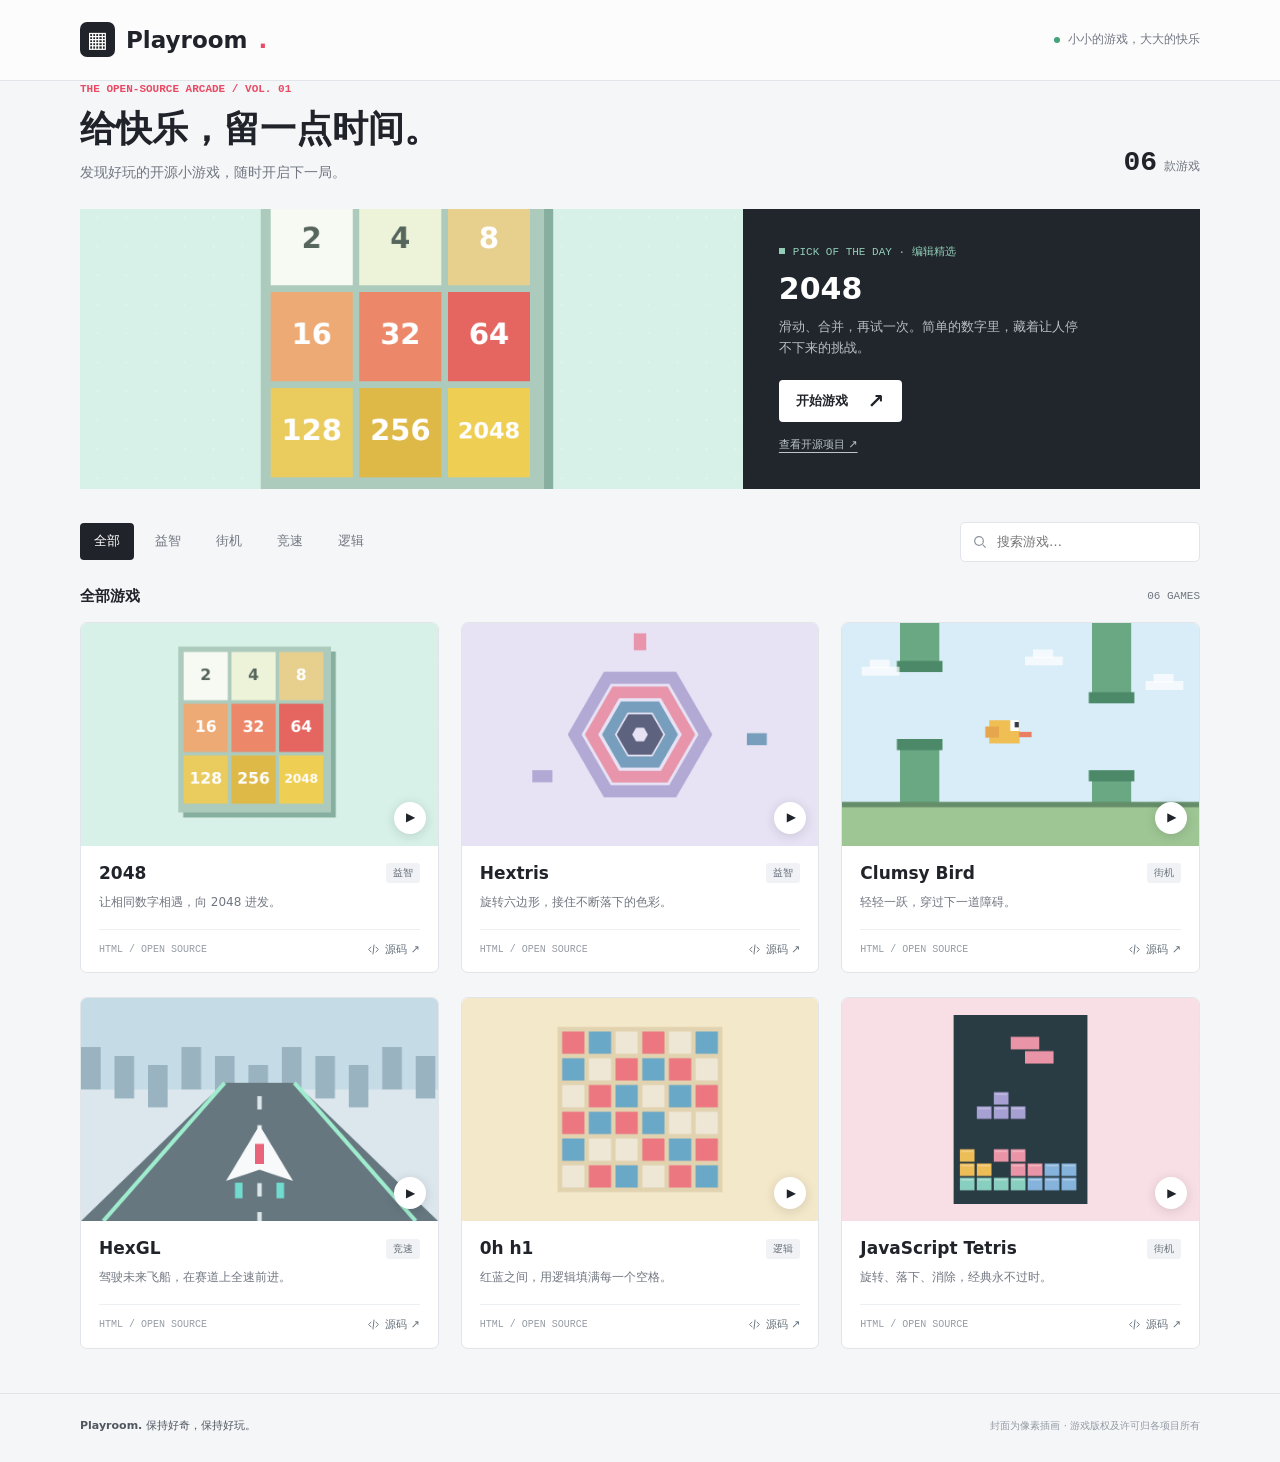
==== index.html @ 1627ecc5 "Create index.html" ====
<!doctype html>
<html lang="zh-CN">
<head>
  <meta charset="utf-8">
  <meta name="viewport" content="width=device-width, initial-scale=1">
  <meta name="theme-color" content="#f5f6f8">
  <title>Playroom · 开源小游戏</title>
  <style>
    :root{color-scheme:light;--bg:#f5f6f8;--ink:#202329;--muted:#717680;--line:#e1e4e9;--accent:#e94a64;--paper:#fff}
    *{box-sizing:border-box}body{margin:0;background:var(--bg);color:var(--ink);font:15px/1.6 system-ui,-apple-system,"Segoe UI","Microsoft YaHei",sans-serif;letter-spacing:0}button,input,a{-webkit-tap-highlight-color:transparent}button,input{font:inherit}button,a{touch-action:manipulation}a{color:inherit;text-decoration:none}button{cursor:pointer}button:focus-visible,a:focus-visible,input:focus-visible{outline:3px solid #e94a6470;outline-offset:4px}button:disabled{cursor:default}
    .wrap{max-width:1184px;margin:auto;padding:0 32px}header{border-bottom:1px solid var(--line);background:#ffffffb8}.nav{height:80px;display:flex;align-items:center;justify-content:space-between;gap:20px}.brand{display:flex;align-items:center;gap:11px;font-size:23px;font-weight:850}.brand-mark{width:35px;height:35px;display:grid;place-items:center;background:var(--ink);color:white;border-radius:7px;font-size:22px}.brand span:last-child{color:var(--accent)}.nav-note{font-size:12px;color:var(--muted);display:flex;align-items:center;gap:8px}.dot{width:6px;height:6px;background:#42a477;border-radius:50%}
    main{padding-top:38px}.intro{display:flex;justify-content:space-between;align-items:end;gap:24px;margin-bottom:26px}.eyebrow{font:11px/1.5 ui-monospace,monospace;color:var(--accent);font-weight:700;margin:0 0 8px}h1{font-size:36px;line-height:1.25;margin:0 0 10px;font-weight:800}.intro p:not(.eyebrow){color:var(--muted);margin:0;font-size:14px}.counter{font:12px ui-monospace,monospace;color:var(--muted);white-space:nowrap;margin-bottom:5px}.counter strong{font-size:28px;color:var(--ink);margin-right:7px}
    .spotlight{display:grid;grid-template-columns:minmax(0,1.45fr) minmax(0,1fr);min-height:280px;background:#20262b;color:white;overflow:hidden;position:relative;margin-bottom:33px}.spotlight-visual{position:relative;min-height:280px;overflow:hidden;background:#d7f1e8}.spotlight-visual img{width:100%;height:100%;position:absolute;object-fit:cover}.spotlight-body{padding:30px 36px;display:flex;flex-direction:column;align-items:start;justify-content:center}.tagline{font:11px ui-monospace,monospace;color:#93cdb8;margin-bottom:12px;display:flex;align-items:center;gap:8px}.tagline:before{content:"";height:6px;width:6px;background:#93cdb8}.spotlight h2{font-size:30px;line-height:1.2;margin:0 0 10px}.spotlight p{font-size:13px;color:#b9bfc6;margin:0 0 22px;max-width:300px}.primary{display:inline-flex;align-items:center;justify-content:center;gap:20px;min-height:42px;background:#fff;color:var(--ink);padding:9px 17px;font-size:13px;font-weight:700;border:0;border-radius:4px}.primary:hover{background:#d7f1e8}.arrow{font-size:20px;line-height:1}.spotlight-source{margin-top:14px;color:#bdc5cc;font-size:11px;text-decoration:underline;text-underline-offset:4px}
    .toolbar{display:flex;align-items:center;justify-content:space-between;gap:20px;margin:0 0 22px}.filters{display:flex;flex-wrap:wrap;gap:7px}.filter{background:none;border:1px solid transparent;border-radius:4px;padding:7px 13px;color:var(--muted);font-size:13px;min-height:37px}.filter:hover{background:#e9ecf0;color:var(--ink)}.filter[aria-pressed=true]{background:var(--ink);color:#fff}.search{position:relative;width:240px;flex-shrink:0}.search svg{position:absolute;left:12px;top:12px;color:#8c929b;width:16px;height:16px}.search input{width:100%;height:40px;padding:8px 12px 8px 36px;border:1px solid var(--line);border-radius:5px;background:white;font-size:13px;color:var(--ink)}.section-heading{display:flex;justify-content:space-between;align-items:center;margin-bottom:14px}.section-heading h2{font-size:15px;margin:0}.section-heading span{font:11px ui-monospace,monospace;color:var(--muted)}
    .grid{display:grid;grid-template-columns:repeat(3,minmax(0,1fr));gap:24px 22px}.card{background:var(--paper);border:1px solid var(--line);border-radius:7px;overflow:hidden;transition:transform .18s,border-color .18s}.card:hover{transform:translateY(-4px);border-color:#aeb6c1}.cover{display:block;position:relative;aspect-ratio:16/10;overflow:hidden;background:#e7ebee}.cover img{width:100%;height:100%;object-fit:cover;display:block;transition:transform .3s}.card:hover .cover img{transform:scale(1.035)}.play-badge{position:absolute;right:12px;bottom:12px;width:32px;height:32px;border-radius:50%;display:grid;place-items:center;background:#fff;color:#202329;box-shadow:0 2px 12px #0002;font-size:12px;padding-left:2px}.card-body{padding:16px 18px 14px}.card-top{display:flex;align-items:center;justify-content:space-between;gap:12px}.card h3{font-size:17px;line-height:1.35;margin:0;font-weight:750}.category{font-size:10px;padding:2px 7px;background:#f0f2f5;color:#68707b;border-radius:3px;white-space:nowrap}.description{color:var(--muted);font-size:12px;margin:8px 0 16px;min-height:20px}.card-bottom{display:flex;justify-content:space-between;align-items:center;border-top:1px solid #edf0f3;padding-top:11px}.card-bottom span{color:#969ca5;font:10px ui-monospace,monospace}.source{font-size:11px;color:#65707a;display:inline-flex;gap:5px;align-items:center}.source:hover{color:var(--accent);text-decoration:underline}.source svg{width:13px;height:13px}.empty{text-align:center;padding:65px 16px;color:var(--muted)}.empty h3{color:var(--ink);font-size:18px;margin:0 0 6px}.reset{margin-top:12px;border:1px solid var(--line);background:#fff;padding:7px 18px;border-radius:4px;font-size:13px}[hidden]{display:none!important}footer{margin-top:44px;border-top:1px solid var(--line);padding:23px 0 28px}.footer-inner{display:flex;justify-content:space-between;gap:12px;align-items:center;color:var(--muted);font-size:11px}.footer-brand{font-weight:750;color:#505760}.footer-inner small{font-size:10px;color:#949aa3}
    @media(max-width:800px){.grid{grid-template-columns:repeat(2,minmax(0,1fr))}.spotlight{grid-template-columns:1.15fr 1fr}.spotlight-body{padding:25px}.toolbar{align-items:start;flex-direction:column;gap:14px}.search{width:100%}h1{font-size:30px}}
    @media(max-width:520px){.wrap{padding:0 20px}.nav{height:68px}.brand{font-size:21px}.nav-note{font-size:10px}main{padding-top:28px}.intro{align-items:start}.intro p:not(.eyebrow){max-width:220px;font-size:12px}h1{font-size:28px}.counter{font-size:10px;padding-top:25px}.counter strong{font-size:21px}.spotlight{grid-template-columns:1fr}.spotlight-visual{min-height:190px;aspect-ratio:16/8}.spotlight-body{padding:23px 24px}.spotlight h2{font-size:26px}.spotlight p{margin-bottom:17px}.spotlight-source{margin-top:10px}.grid{gap:15px 12px}.card-body{padding:12px}.card-top{align-items:start;flex-direction:column;gap:6px}.card h3{font-size:15px;overflow-wrap:anywhere}.description{font-size:11px;min-height:36px;margin:7px 0 11px}.category{font-size:9px}.card-bottom{gap:4px;flex-wrap:wrap}.card-bottom span{font-size:9px}.source{font-size:10px}.play-badge{width:26px;height:26px;right:8px;bottom:8px}.filters{gap:3px}.filter{padding:6px 10px;font-size:12px}.footer-inner{align-items:start;flex-direction:column}.section-heading span{font-size:10px}}
    @media(prefers-reduced-motion:reduce){*{transition:none!important}}
  </style>
</head>
<body>
  <header><div class="wrap nav"><a class="brand" href="./index.html" aria-label="Playroom 首页"><span class="brand-mark" aria-hidden="true">▦</span>Playroom<span>.</span></a><div class="nav-note"><span class="dot"></span>小小的游戏，大大的快乐</div></div></header>
  <main class="wrap">
    <div class="intro"><div><p class="eyebrow">THE OPEN-SOURCE ARCADE / VOL. 01</p><h1>给快乐，留一点时间。</h1><p>发现好玩的开源小游戏，随时开启下一局。</p></div><div class="counter"><strong id="total">06</strong>款游戏</div></div>
    <section class="spotlight" aria-labelledby="featured-title"><div class="spotlight-visual"><img id="featured-cover" alt="2048 数字方块插画封面" width="800" height="500"></div><div class="spotlight-body"><div class="tagline">PICK OF THE DAY · 编辑精选</div><h2 id="featured-title">2048</h2><p>滑动、合并，再试一次。简单的数字里，藏着让人停不下来的挑战。</p><a id="featured-play" class="primary" href="https://play2048.co/" target="_blank" rel="noopener noreferrer">开始游戏 <span class="arrow" aria-hidden="true">↗</span></a><a class="spotlight-source" href="https://github.com/gabrielecirulli/2048" target="_blank" rel="noopener noreferrer">查看开源项目 ↗</a></div></section>
    <div class="toolbar"><nav class="filters" aria-label="游戏分类" id="filters"></nav><label class="search"><svg viewBox="0 0 24 24" fill="none" stroke="currentColor" stroke-width="1.8" aria-hidden="true"><circle cx="10.5" cy="10.5" r="6.5"/><path d="m16 16 4.5 4.5"/></svg><input id="search" type="search" placeholder="搜索游戏…" aria-label="搜索游戏" autocomplete="off"></label></div>
    <div class="section-heading"><h2 id="list-title">全部游戏</h2><span id="result-count" aria-live="polite"></span></div>
    <section class="grid" id="games" aria-label="游戏列表"></section>
    <div class="empty" id="empty" hidden><h3>还没找到这款游戏</h3><div>换个关键词，或者看看其他分类。</div><button type="button" class="reset" id="reset">查看全部游戏</button></div>
    <noscript><p>请启用 JavaScript 以显示游戏列表。你也可以直接访问 <a href="https://play2048.co/">2048</a>。</p></noscript>
  </main>
  <footer><div class="wrap footer-inner"><span class="footer-brand">Playroom. <span style="font-weight:400">保持好奇，保持好玩。</span></span><small>封面为像素插画 · 游戏版权及许可归各项目所有</small></div></footer>
  <script>
    // 添加游戏时修改此清单。使用相对路径即可部署到 GitHub Pages 项目目录。
    // cover: "images/game.jpg", url: "games/game/index.html"
    const games = [
      {name:"2048",category:"益智",description:"让相同数字相遇，向 2048 进发。",url:"https://play2048.co/",source:"https://github.com/gabrielecirulli/2048",art:"2048",cover:"",color:"#d7f1e8"},
      {name:"Hextris",category:"益智",description:"旋转六边形，接住不断落下的色彩。",url:"https://hextris.io/",source:"https://github.com/Hextris/hextris",art:"hex",cover:"",color:"#e7e3f5"},
      {name:"Clumsy Bird",category:"街机",description:"轻轻一跃，穿过下一道障碍。",url:"https://ellisonleao.github.io/clumsy-bird/",source:"https://github.com/ellisonleao/clumsy-bird",art:"bird",cover:"",color:"#d8edf7"},
      {name:"HexGL",category:"竞速",description:"驾驶未来飞船，在赛道上全速前进。",url:"https://hexgl.bkcore.com/play/",source:"https://github.com/BKcore/HexGL",art:"race",cover:"",color:"#dce7ed"},
      {name:"0h h1",category:"逻辑",description:"红蓝之间，用逻辑填满每一个空格。",url:"https://0hh1.com/",source:"https://github.com/Q42/0hh1",art:"board",cover:"",color:"#f4e8ca"},
      {name:"JavaScript Tetris",category:"街机",description:"旋转、落下、消除，经典永不过时。",url:"https://jakesgordon.com/javascript/tetris/",source:"https://github.com/jakesgordon/javascript-tetris",art:"tetris",cover:"",color:"#f8dfe5"}
    ];
    const grid=document.querySelector('#games'),search=document.querySelector('#search'),filters=document.querySelector('#filters');
    let category='全部';
    const sourceIcon='<svg viewBox="0 0 24 24" fill="none" stroke="currentColor" stroke-width="1.7" aria-hidden="true"><path d="m8 7-5 5 5 5m8-10 5 5-5 5m-3-14-2 18"/></svg>';
    // Canvas 生成内置位图封面；填入 cover 后优先使用实际游戏截图。
    function coverArt(game){
      const canvas=document.createElement('canvas');canvas.width=800;canvas.height=500;
      const c=canvas.getContext('2d');c.fillStyle=game.color;c.fillRect(0,0,800,500);
      const rect=(x,y,w,h,color)=>{c.fillStyle=color;c.fillRect(x,y,w,h)};
      const circle=(x,y,r,color)=>{c.fillStyle=color;c.beginPath();c.arc(x,y,r,0,Math.PI*2);c.fill()};
      c.fillStyle='#ffffff55';for(let x=20;x<800;x+=35)for(let y=20;y<500;y+=35)c.fillRect(x,y,2,2);
      if(game.art==='2048'){
        rect(229,64,342,372,'#87af9f');rect(218,53,342,372,'#adcbbd');
        const values=[2,4,8,16,32,64,128,256,2048],colors=['#f7faf3','#edf3d9','#e7cf8e','#edaa75','#ec876a','#e56560','#eacb5e','#dfb947','#efcf53'];
        values.forEach((v,i)=>{let x=230+i%3*107,y=65+Math.floor(i/3)*116;rect(x,y,99,108,colors[i]);c.fillStyle=i<2?'#56665c':'#fff';c.font=`bold ${v===2048?27:35}px system-ui`;c.textAlign='center';c.textBaseline='middle';c.fillText(v,x+49.5,y+54)});
      }else if(game.art==='hex'){
        const hex=(r,width,color,rotation=0)=>{c.beginPath();for(let i=0;i<6;i++){let a=i*Math.PI/3+rotation;c.lineTo(400+Math.cos(a)*r,250+Math.sin(a)*r)}c.closePath();c.strokeStyle=color;c.lineWidth=width;c.stroke()};
        hex(147,27,'#b3a9d5');hex(109,26,'#e895ac');hex(71,25,'#779ebc');hex(35,30,'#5d637e');
        rect(386,23,28,38,'#e895ac');rect(640,247,45,27,'#779ebc');rect(158,330,45,27,'#b3a9d5');
      }else if(game.art==='bird'){
        rect(0,401,800,99,'#9ec694');rect(0,401,800,12,'#658d69');
        [[130,160],[560,230]].forEach(([x,gap])=>{rect(x,0,88,gap-55,'#6aa783');rect(x-7,gap-75,102,25,'#4b8968');rect(x,gap+100,88,301-gap,'#6aa783');rect(x-7,gap+100,102,25,'#4b8968')});
        rect(330,218,68,52,'#f0bf53');rect(321,232,31,25,'#e6a64c');rect(377,218,20,24,'#fff');rect(387,222,9,12,'#303944');rect(397,244,28,12,'#e97e62');
        [[44,98],[410,75],[680,130]].forEach(([x,y])=>{rect(x,y,85,20,'#ffffffb3');rect(x+18,y-16,45,20,'#ffffffb3')});
      }else if(game.art==='race'){
        rect(0,0,800,205,'#c5dce7');for(let i=0;i<12;i++)rect(i*75,110+(i%3)*20,44,95,'#99b3c1');
        c.fillStyle='#667780';c.beginPath();c.moveTo(320,190);c.lineTo(480,190);c.lineTo(800,500);c.lineTo(0,500);c.fill();
        c.strokeStyle='#a0ecce';c.lineWidth=9;c.beginPath();c.moveTo(322,190);c.lineTo(50,500);c.moveTo(478,190);c.lineTo(750,500);c.stroke();
        for(let y=220;y<500;y+=65)rect(395,y,10,30,'#dce5e8');
        c.fillStyle='#f7f9fa';c.beginPath();c.moveTo(400,285);c.lineTo(475,410);c.lineTo(400,385);c.lineTo(325,410);c.closePath();c.fill();rect(390,327,20,45,'#e9637a');rect(345,414,17,35,'#72dbd0');rect(438,414,17,35,'#72dbd0');
      }else if(game.art==='board'){
        rect(215,65,370,370,'#e1d2b0');
        const cells=[1,2,0,1,0,2,2,0,1,2,1,0,0,1,2,0,2,1,1,2,1,2,0,0,2,0,0,1,2,1,0,1,2,0,1,2];
        cells.forEach((v,i)=>rect(225+i%6*60,75+Math.floor(i/6)*60,50,50,['#eee7d5','#ed7780','#6aa8c7'][v]));
      }else{
        rect(250,38,300,424,'#293b43');const blocks=[[0,11,4,'#89cfc0'],[0,10,2,'#edbd58'],[2,9,2,'#e995a7'],[4,11,3,'#86b3db'],[5,10,2,'#86b3db'],[0,9,1,'#edbd58'],[3,10,2,'#e995a7'],[1,6,3,'#a7a0d3'],[2,5,1,'#a7a0d3']];
        blocks.forEach(([x,y,n,col])=>{for(let i=0;i<n;i++){rect(264+(x+i)*38,51+y*32,33,28,col);rect(267+(x+i)*38,54+y*32,27,3,'#ffffff55')}});
        rect(378,87,32,28,'#e995a7');rect(410,87,32,28,'#e995a7');rect(410,119,32,28,'#e995a7');rect(442,119,32,28,'#e995a7');
      }
      return canvas.toDataURL('image/png');
    }
    const covers=new Map(games.map(g=>[g.name,coverArt(g)]));
    function setCover(img,game){img.src=game.cover||covers.get(game.name);img.alt=game.name+(game.cover?' 游戏截图':' 像素插画封面');img.addEventListener('error',()=>{img.src=covers.get(game.name)},{once:true})}
    function render(){
      const query=search.value.trim().toLocaleLowerCase();
      const visible=games.filter(g=>(category==='全部'||g.category===category)&&`${g.name} ${g.description} ${g.category}`.toLocaleLowerCase().includes(query));
      grid.replaceChildren();
      visible.forEach(game=>{
        const card=document.createElement('article');card.className='card';
        card.innerHTML='<a class="cover" target="_blank" rel="noopener noreferrer"><img width="800" height="500" loading="lazy"><span class="play-badge" aria-hidden="true">▶</span></a><div class="card-body"><div class="card-top"><h3></h3><span class="category"></span></div><p class="description"></p><div class="card-bottom"><span>HTML / OPEN SOURCE</span><a class="source" target="_blank" rel="noopener noreferrer">'+sourceIcon+' 源码 ↗</a></div></div>';
        const link=card.querySelector('.cover');link.href=game.url;link.setAttribute('aria-label','开始游戏：'+game.name+'（新窗口）');
        setCover(card.querySelector('img'),game);card.querySelector('h3').textContent=game.name;card.querySelector('.category').textContent=game.category;card.querySelector('.description').textContent=game.description;
        const source=card.querySelector('.source');source.href=game.source;source.setAttribute('aria-label',game.name+' 的开源代码（新窗口）');grid.append(card);
      });
      document.querySelector('#empty').hidden=visible.length>0;
      document.querySelector('#result-count').textContent=`${String(visible.length).padStart(2,'0')} GAMES`;
      document.querySelector('#list-title').textContent=category==='全部'?'全部游戏':category+'游戏';
      filters.querySelectorAll('button').forEach(b=>b.setAttribute('aria-pressed',String(b.textContent===category)));
    }
    ['全部',...new Set(games.map(g=>g.category))].forEach(name=>{const b=document.createElement('button');b.type='button';b.className='filter';b.textContent=name;b.addEventListener('click',()=>{category=name;render()});filters.append(b)});
    search.addEventListener('input',render);document.querySelector('#reset').addEventListener('click',()=>{category='全部';search.value='';render();search.focus()});
    document.querySelector('#total').textContent=String(games.length).padStart(2,'0');setCover(document.querySelector('#featured-cover'),games[0]);render();
    console.assert(new Set(games.map(g=>g.name)).size===games.length,'游戏名称应唯一');
  </script>
</body>
</html>
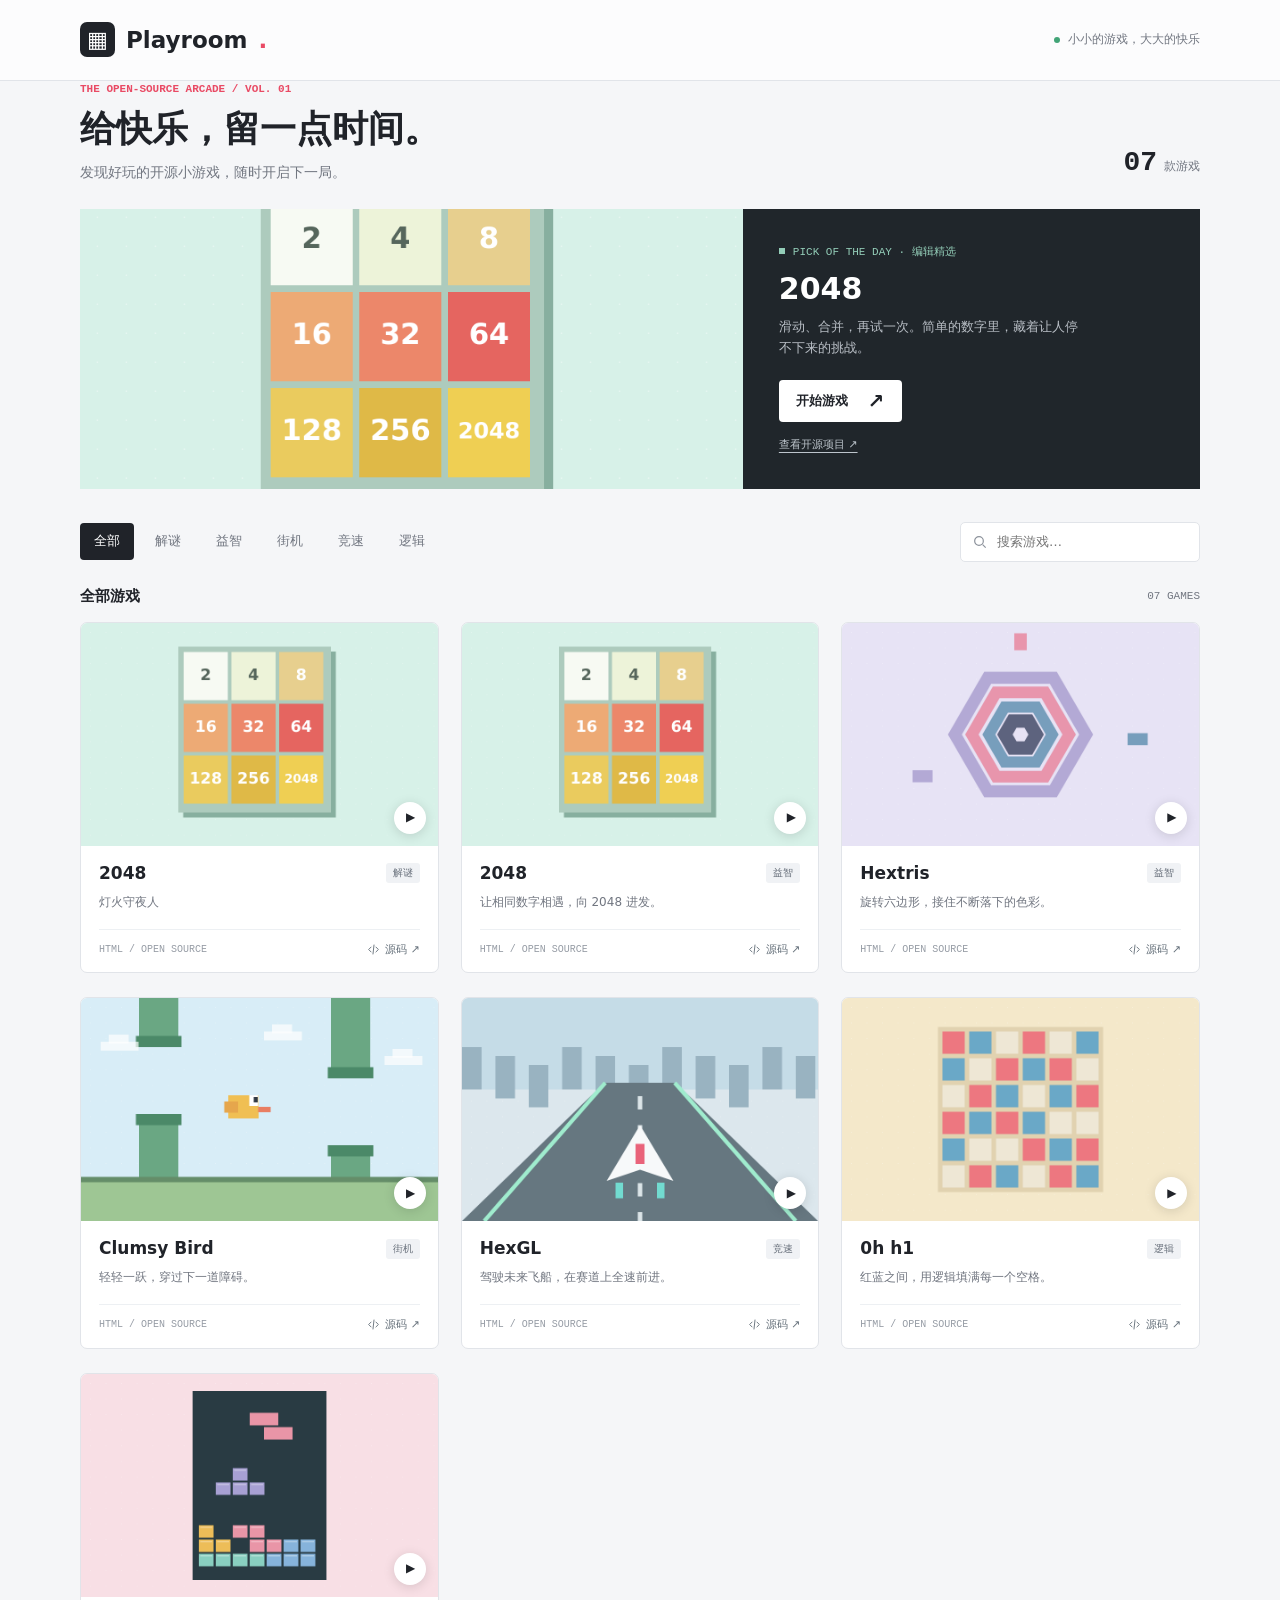
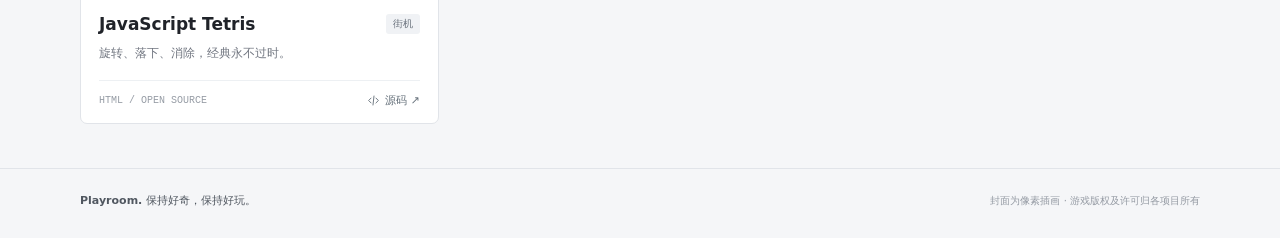
==== commit 63b0360c: "Add new game entry to the games list" ====
--- a/index.html
+++ b/index.html
@@ -34,6 +34,7 @@
     // 添加游戏时修改此清单。使用相对路径即可部署到 GitHub Pages 项目目录。
     // cover: "images/game.jpg", url: "games/game/index.html"
     const games = [
+      {name:"2048",category:"解谜",description:"灯火守夜人",url:"shouyeren/index.html",source:"https://github.com/gabrielecirulli/2048",art:"2048",cover:"",color:"#d7f1e8"},
       {name:"2048",category:"益智",description:"让相同数字相遇，向 2048 进发。",url:"https://play2048.co/",source:"https://github.com/gabrielecirulli/2048",art:"2048",cover:"",color:"#d7f1e8"},
       {name:"Hextris",category:"益智",description:"旋转六边形，接住不断落下的色彩。",url:"https://hextris.io/",source:"https://github.com/Hextris/hextris",art:"hex",cover:"",color:"#e7e3f5"},
       {name:"Clumsy Bird",category:"街机",description:"轻轻一跃，穿过下一道障碍。",url:"https://ellisonleao.github.io/clumsy-bird/",source:"https://github.com/ellisonleao/clumsy-bird",art:"bird",cover:"",color:"#d8edf7"},
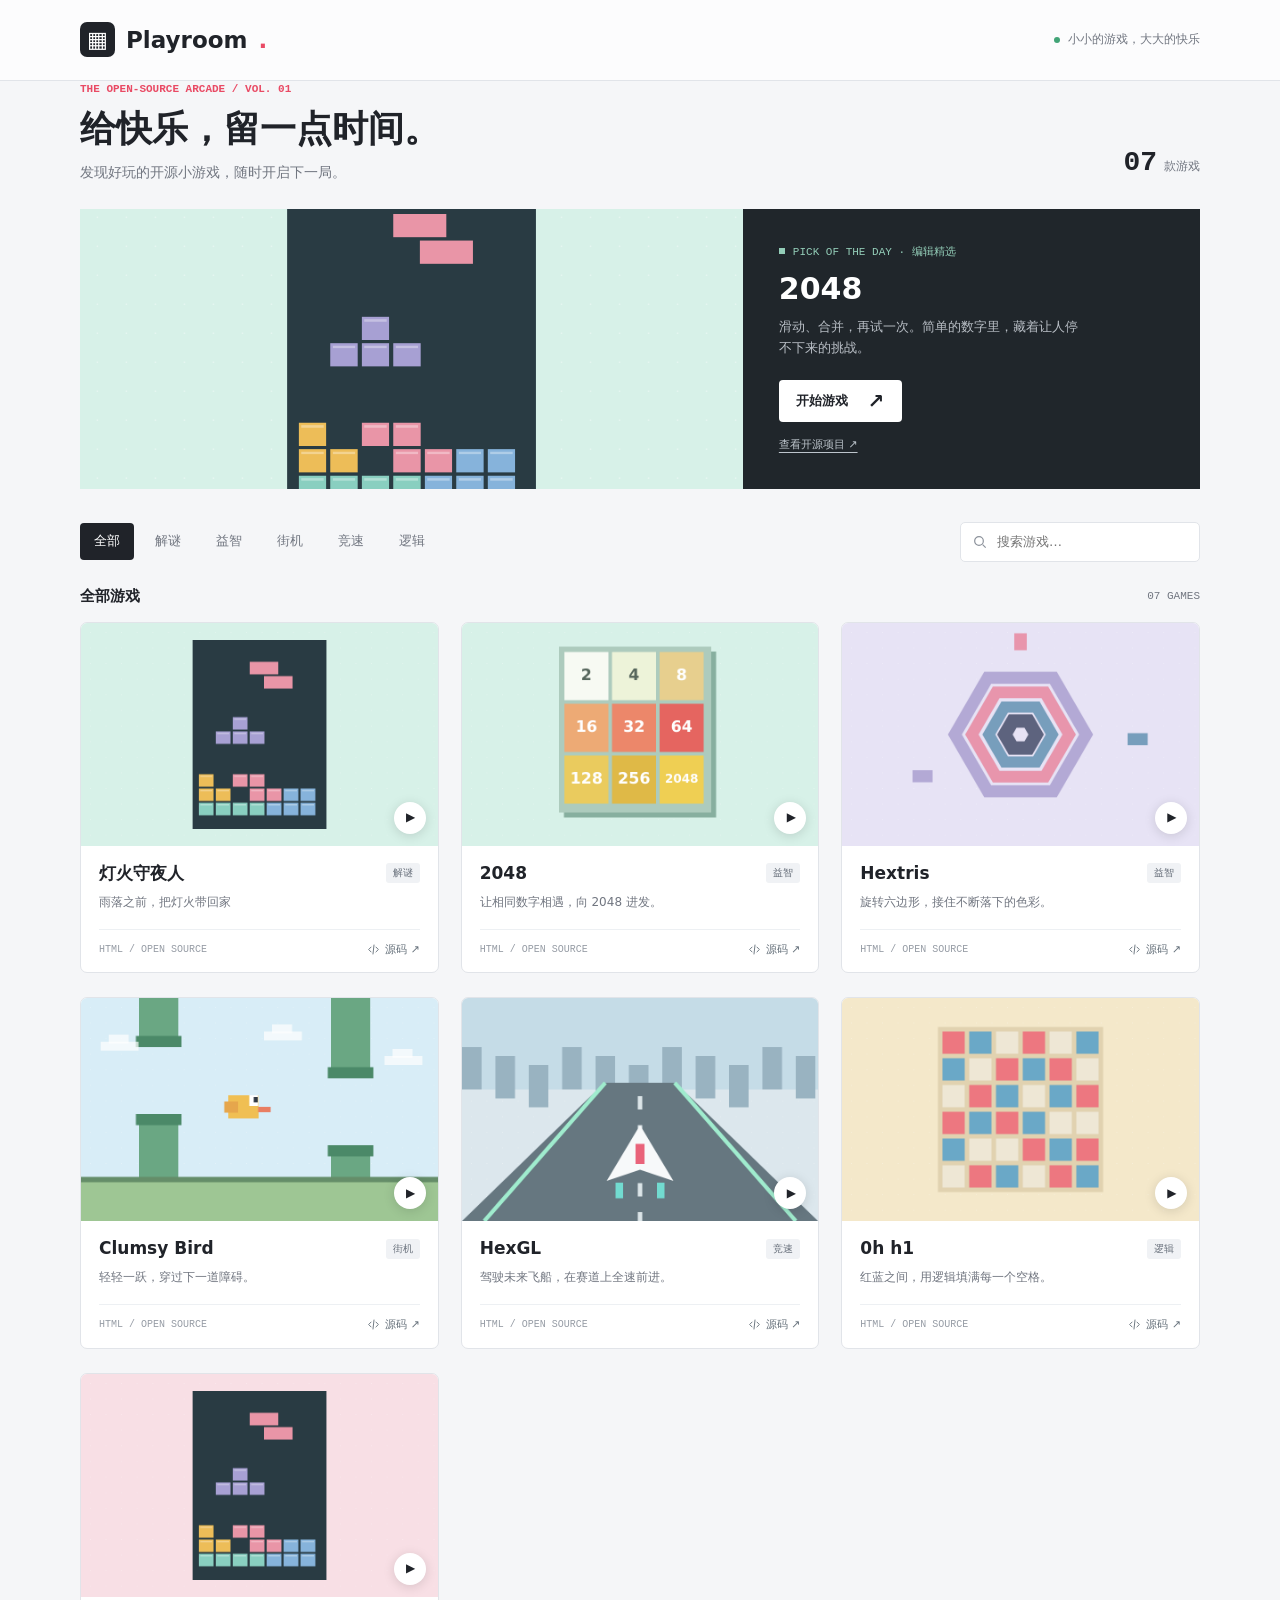
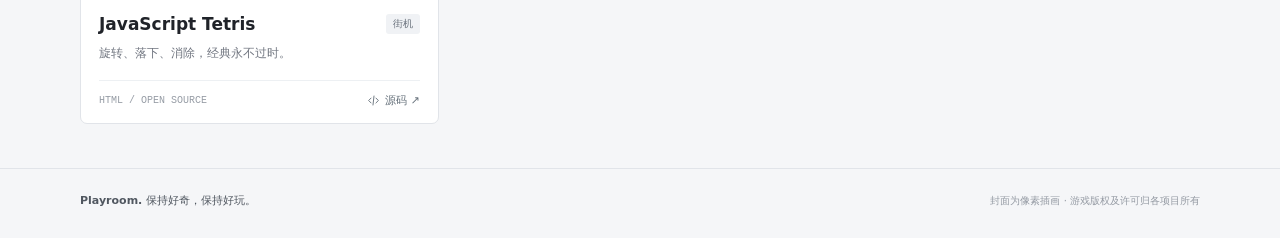
==== commit 8cf726ba: "Update game entry details in index.html" ====
--- a/index.html
+++ b/index.html
@@ -34,7 +34,7 @@
     // 添加游戏时修改此清单。使用相对路径即可部署到 GitHub Pages 项目目录。
     // cover: "images/game.jpg", url: "games/game/index.html"
     const games = [
-      {name:"2048",category:"解谜",description:"灯火守夜人",url:"shouyeren/index.html",source:"https://github.com/gabrielecirulli/2048",art:"2048",cover:"",color:"#d7f1e8"},
+      {name:"灯火守夜人",category:"解谜",description:"雨落之前，把灯火带回家",url:"shouyeren/index.html",source:"img/shouye.png",art:"灯火夜归人",cover:"",color:"#d7f1e8"},
       {name:"2048",category:"益智",description:"让相同数字相遇，向 2048 进发。",url:"https://play2048.co/",source:"https://github.com/gabrielecirulli/2048",art:"2048",cover:"",color:"#d7f1e8"},
       {name:"Hextris",category:"益智",description:"旋转六边形，接住不断落下的色彩。",url:"https://hextris.io/",source:"https://github.com/Hextris/hextris",art:"hex",cover:"",color:"#e7e3f5"},
       {name:"Clumsy Bird",category:"街机",description:"轻轻一跃，穿过下一道障碍。",url:"https://ellisonleao.github.io/clumsy-bird/",source:"https://github.com/ellisonleao/clumsy-bird",art:"bird",cover:"",color:"#d8edf7"},
